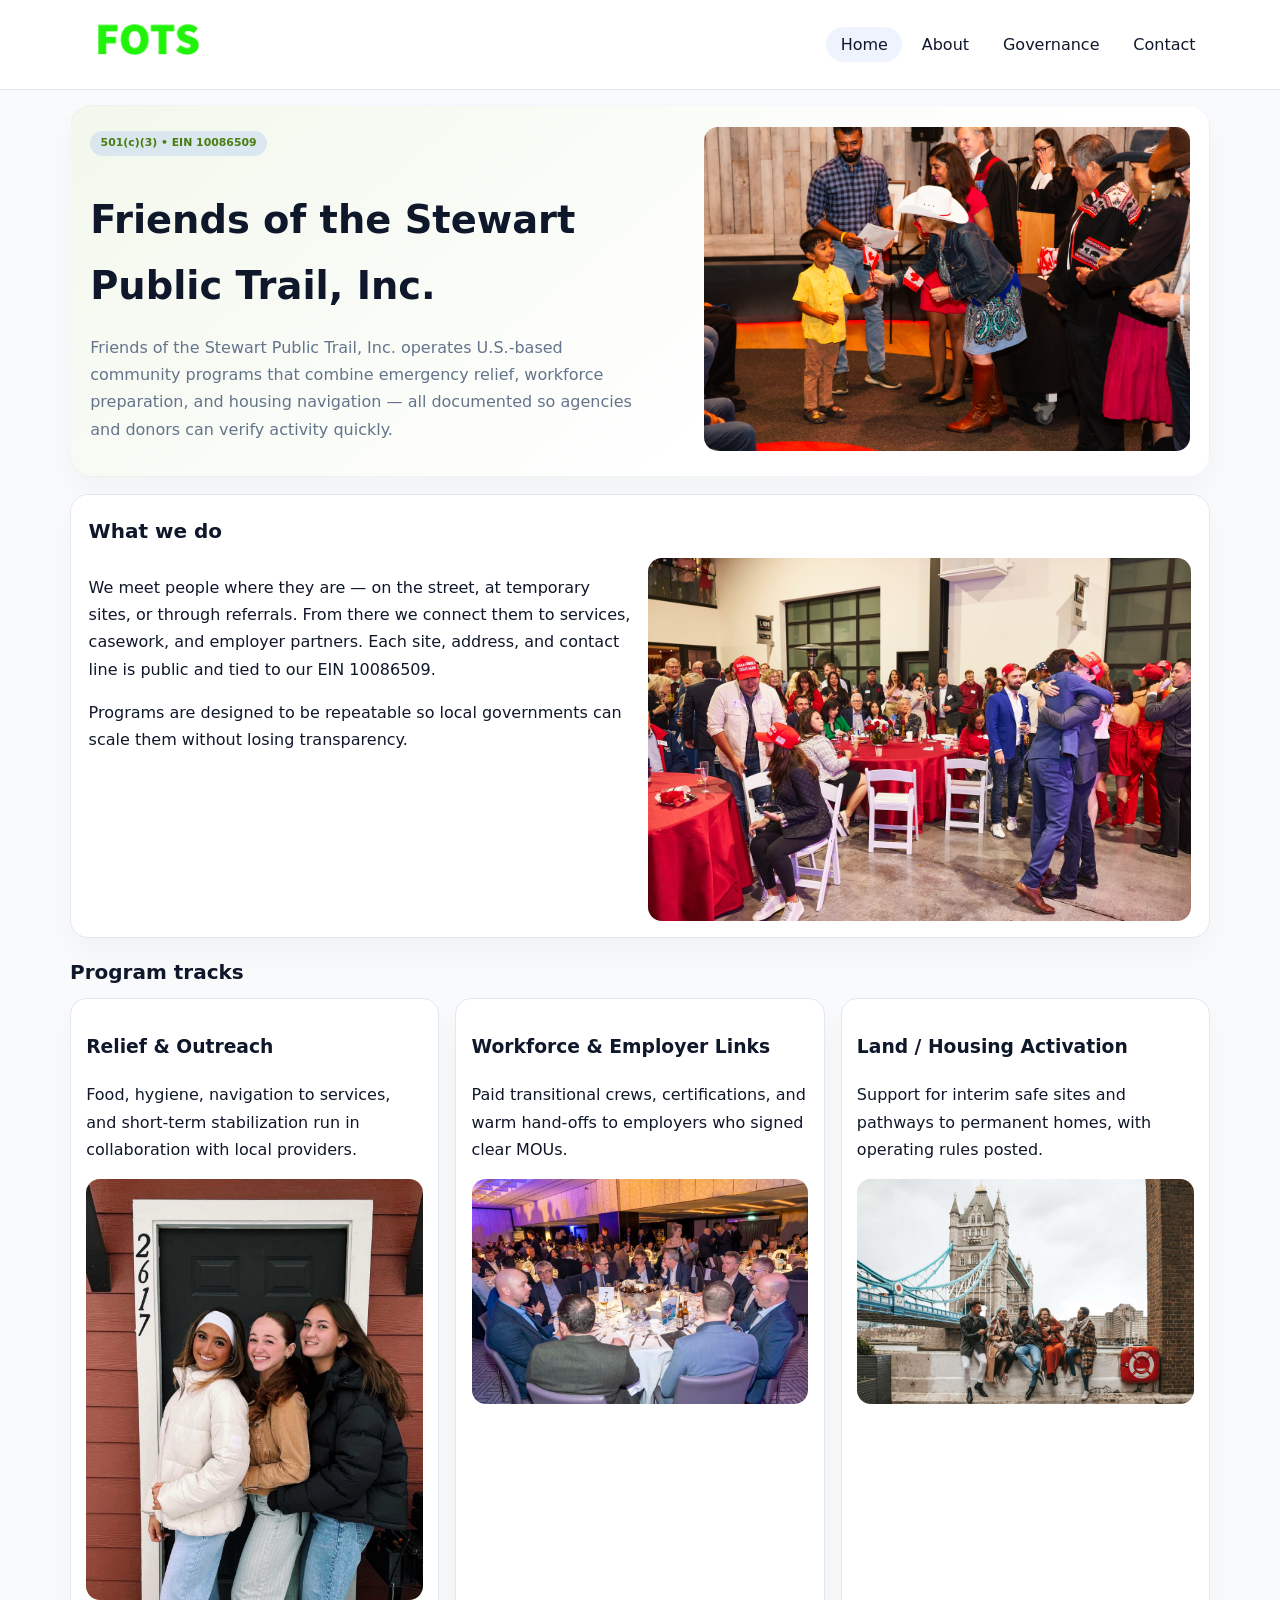
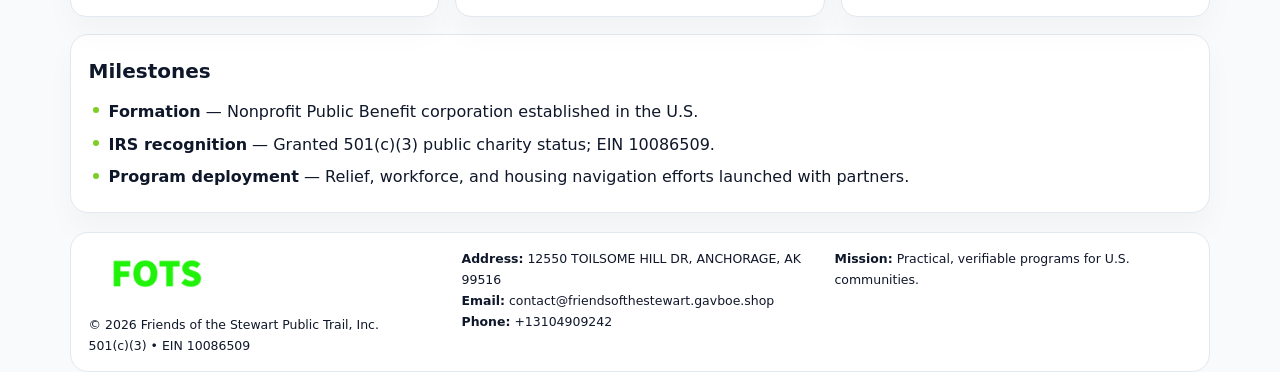
==== index.html @ 1343b505 "Initial commit" ====
<!doctype html><html lang="en"><head>
<meta charset="utf-8">
<meta name="viewport" content="width=device-width,initial-scale=1">
<title>Friends of the Stewart Public Trail, Inc. – Nonprofit • 2025</title>
<link rel="stylesheet" href="assets/styles.css">
<link rel="icon" href="images/logo.png">
<meta name="data-ein" content="10086509">
<meta name="data-name" content="Friends of the Stewart Public Trail, Inc.">
<meta name="data-email" content="contact@friendsofthestewart.gavboe.shop">
<meta name="data-phone" content="+13104909242">
<meta name="data-address" content="12550 TOILSOME HILL DR, ANCHORAGE, AK 99516">
<meta name="data-map" content="12550+TOILSOME+HILL+DR,+ANCHORAGE,+AK+99516">
  <meta name="description" content="Our nonprofit strengthens the community with programs focused on arts education and cultural programs.">
</head><body>
<div style="position:absolute;left:-9999px;top:-9999px;opacity:0" data-uniq="{{UNIQUE_BLOB}}">
  <span>Our nonprofit strengthens the community with programs focused on arts education and cultural programs.</span><svg width="12" height="12" viewBox="0 0 12 12" xmlns="http://www.w3.org/2000/svg"><circle cx="6" cy="6" r="5" fill="#9d174d"/></svg><img src="images/programs.jpg" width="1" height="1" alt="" loading="lazy"/>
</div>

<header>
  <div class="topbar">
    <a href="index.html"><img src="images/logo.png" style="width:155px" alt=""></a>
    <nav>
      <a class="active" href="index.html">Home</a>
      <a href="about.html">About</a>
      <a href="governance.html">Governance</a>
      <a href="contact.html">Contact</a>
    </nav>
  </div>
</header>

<section class="ca8e970359e">
  <div>
    <span class="c7eaa500ba7">501(c)(3) • EIN 10086509</span>
    <h1>Friends of the Stewart Public Trail, Inc.</h1>
    <p class="ca9dcdf0ec2">Friends of the Stewart Public Trail, Inc. operates U.S.-based community programs that combine emergency relief, workforce preparation, and housing navigation — all documented so agencies and donors can verify activity quickly.</p>
  </div>
  <img src="images/hero.jpg" alt="Community program">
</section>

<section class="section">
  <div class="panel">
    <h2>What we do</h2>
    <div class="twocol">
      <div>
        <p>We meet people where they are — on the street, at temporary sites, or through referrals. From there we connect them to services, casework, and employer partners. Each site, address, and contact line is public and tied to our EIN 10086509.</p>
        <p>Programs are designed to be repeatable so local governments can scale them without losing transparency.</p>
      </div>
      <div>
        <img src="images/community.jpg" alt="Community work">
      </div>
    </div>
  </div>
</section>

<section class="section">
  <h2>Program tracks</h2>
  <div class="cards">
    <article class="c2c37f86901">
      <h3>Relief & Outreach</h3>
      <p>Food, hygiene, navigation to services, and short-term stabilization run in collaboration with local providers.</p>
      <img src="images/relief.jpg" alt="" style="margin-top:.6rem">
    </article>
    <article class="c2c37f86901">
      <h3>Workforce & Employer Links</h3>
      <p>Paid transitional crews, certifications, and warm hand-offs to employers who signed clear MOUs.</p>
      <img src="images/jobs.jpg" alt="" style="margin-top:.6rem">
    </article>
    <article class="c2c37f86901">
      <h3>Land / Housing Activation</h3>
      <p>Support for interim safe sites and pathways to permanent homes, with operating rules posted.</p>
      <img src="images/land.jpg" alt="" style="margin-top:.6rem">
    </article>
  </div>
</section>

<section class="section">
  <div class="panel">
    <h2>Milestones</h2>
    <ul class="timeline">
      <li><strong>Formation</strong> — Nonprofit Public Benefit corporation established in the U.S.</li>
      <li><strong>IRS recognition</strong> — Granted 501(c)(3) public charity status; EIN 10086509.</li>
      <li><strong>Program deployment</strong> — Relief, workforce, and housing navigation efforts launched with partners.</li>
    </ul>
  </div>
</section>

<footer>
  <div class="footer-grid">
    <div>
      <img src="images/logo.png" style="width:135px;margin-bottom:.35rem" alt="">
      <div class="small">© <span id="year"></span> Friends of the Stewart Public Trail, Inc.</div>
      <div class="small">501(c)(3) • EIN 10086509</div>
    </div>
    <div>
      <div class="small"><strong>Address:</strong> 12550 TOILSOME HILL DR, ANCHORAGE, AK 99516</div>
      <div class="small"><strong>Email:</strong> <a href="mailto:contact@friendsofthestewart.gavboe.shop">contact@friendsofthestewart.gavboe.shop</a></div>
      <div class="small"><strong>Phone:</strong> <a href="tel:+13104909242">+13104909242</a></div>
    </div>
    <div>
      <div class="small"><strong>Mission:</strong> Practical, verifiable programs for U.S. communities.</div>
    </div>
  </div>
</footer>

<script>
(function(){
  function m(n){const e=document.querySelector('meta[name="'+n+'"]');return e?e.content:'';}
  function h(s){let x=2166136261>>>0;for(let i=0;i<s.length;i++){x^=s.charCodeAt(i);x=(x*16777619)>>>0;}return x>>>0;}
  const key = h((m('data-ein')||m('data-name')||'0').replace(/\s+/g,''));
  const H = key % 360, S = 55 + (key % 18), L = 47;
  const r = document.documentElement;
  r.style.setProperty('--brand',`hsl(${H} ${S}% ${L}%)`);
  r.style.setProperty('--brand-ink',`hsl(${H} ${Math.min(95,S+10)}% ${Math.max(20,L-20)}%)`);
  r.style.setProperty('--soft',`hsl(${H} ${Math.max(35,S-25)}% 95%)`);
  const y=document.getElementById('year');if(y)y.textContent=new Date().getFullYear();
})();
</script>
</body></html>
---- assets/styles.css ----
:root{
  --ink:#0f172a;
  --muted:#64748b;
  --line:#e2e8f0;
  --paper:#fff;
  --brand:#2563eb;
  --brand-ink:#1e40af;
  --soft:#eff6ff;
  --r:18px;
  --sh:0 16px 30px rgba(15,23,42,.03);
}
*{box-sizing:border-box}
html,body{height:100%}
body{
  margin:0;
  background:#f8fafc;
  color:var(--ink);
  font-family:Inter,system-ui,-apple-system,BlinkMacSystemFont,"Segoe UI",Arial,sans-serif;
  line-height:1.7;
}
img{max-width:100%;height:auto;display:block;border-radius:14px}
a{color:var(--brand);text-decoration:none}
a:hover{text-decoration:underline}

/* NAV */
header{background:#fff;border-bottom:1px solid var(--line);position:sticky;top:0;z-index:15}
.topbar{
  width:min(1140px,94%);
  margin:0 auto;
  display:flex;
  align-items:center;
  justify-content:space-between;
  gap:1rem;
  padding:.6rem 0;
}
.topbar nav a{
  padding:.5rem .9rem;
  border-radius:999px;
  color:var(--ink);
  font-weight:500;
}
.topbar nav a.active,
.topbar nav a:hover{
  background:rgba(37,99,235,.08);
  text-decoration:none;
}

/* HERO */
.ca8e970359e{
  width:min(1140px,94%);
  margin:.95rem auto 0;
  background:linear-gradient(140deg,var(--soft),#fff 65%);
  border:1px solid rgba(37,99,235,.05);
  border-radius:22px;
  display:grid;
  grid-template-columns:1.1fr .9fr;
  gap:1.2rem;
  padding:1.3rem 1.2rem 1.1rem;
  box-shadow:var(--sh);
}
.ca8e970359e h1{font-size:clamp(1.8rem,3vw,2.55rem);margin-bottom:.4rem}
.ca8e970359e .ca9dcdf0ec2{color:var(--muted);max-width:550px}
.c7eaa500ba7{
  display:inline-block;
  background:rgba(37,99,235,.12);
  color:var(--brand-ink);
  padding:.2rem .65rem;
  border-radius:999px;
  font-weight:600;
  font-size:.68rem;
}

/* SECTION */
.section{
  width:min(1140px,94%);
  margin:1.05rem auto 0;
}
.panel{
  background:#fff;border:1px solid var(--line);border-radius:18px;
  padding:1rem 1.1rem;box-shadow:var(--sh);
}
h2{font-size:1.25rem;margin:.2rem 0 .6rem}

/* grids */
.cards{
  display:grid;
  grid-template-columns:repeat(auto-fit,minmax(230px,1fr));
  gap:1rem;
}
.c2c37f86901{
  background:#fff;border:1px solid var(--line);border-radius:16px;
  padding:.8rem .95rem 1rem;box-shadow:var(--sh);
}
.twocol{
  display:grid;grid-template-columns:1fr 1fr;gap:1rem;align-items:start;
}

/* timeline */
.timeline{list-style:none;margin:.5rem 0 0;padding:0}
.timeline li{position:relative;padding-left:1.25rem;margin:.35rem 0}
.timeline li::before{
  content:"";position:absolute;left:.25rem;top:.58rem;width:.4rem;height:.4rem;border-radius:999px;background:var(--brand)
}

/* contact form */
button,input,textarea{font:inherit}
.contact-form{display:grid;gap:12px;max-width:760px}
.contact-form .row-2{display:grid;grid-template-columns:1fr 1fr;gap:12px}
.contact-form input,
.contact-form textarea{
  width:100%;padding:.85rem 1rem;border:1px solid var(--line);
  border-radius:14px;background:#fff;
}
.contact-form textarea{resize:vertical}
.contact-form button{
  width:auto;justify-self:start;padding:.8rem 1.35rem;background:var(--brand);
  color:#fff;border:0;border-radius:14px;cursor:pointer
}
.contact-form button:hover{background:var(--brand-ink)}

/* footer */
footer{
  width:min(1140px,94%);
  margin:1.2rem auto 1.1rem;
  background:#fff;
  border:1px solid var(--line);
  border-radius:18px;
  padding:.9rem 1.1rem;
}
.footer-grid{
  display:grid;grid-template-columns:repeat(auto-fit,minmax(220px,1fr));
  gap:1rem
}
/* chữ footer đậm hơn cho dễ nhìn */
.small{
  color:#0f172a;   /* đậm hơn */
  font-size:.78rem;
}
.small a{color:#0f172a;text-decoration:none}
.small a:hover{text-decoration:underline}

/* responsive */
@media(max-width:940px){
  .ca8e970359e{grid-template-columns:1fr}
  .twocol{grid-template-columns:1fr}
}
@media(max-width:640px){
  .topbar{flex-wrap:wrap;justify-content:center}
  .contact-form .row-2{grid-template-columns:1fr}
}
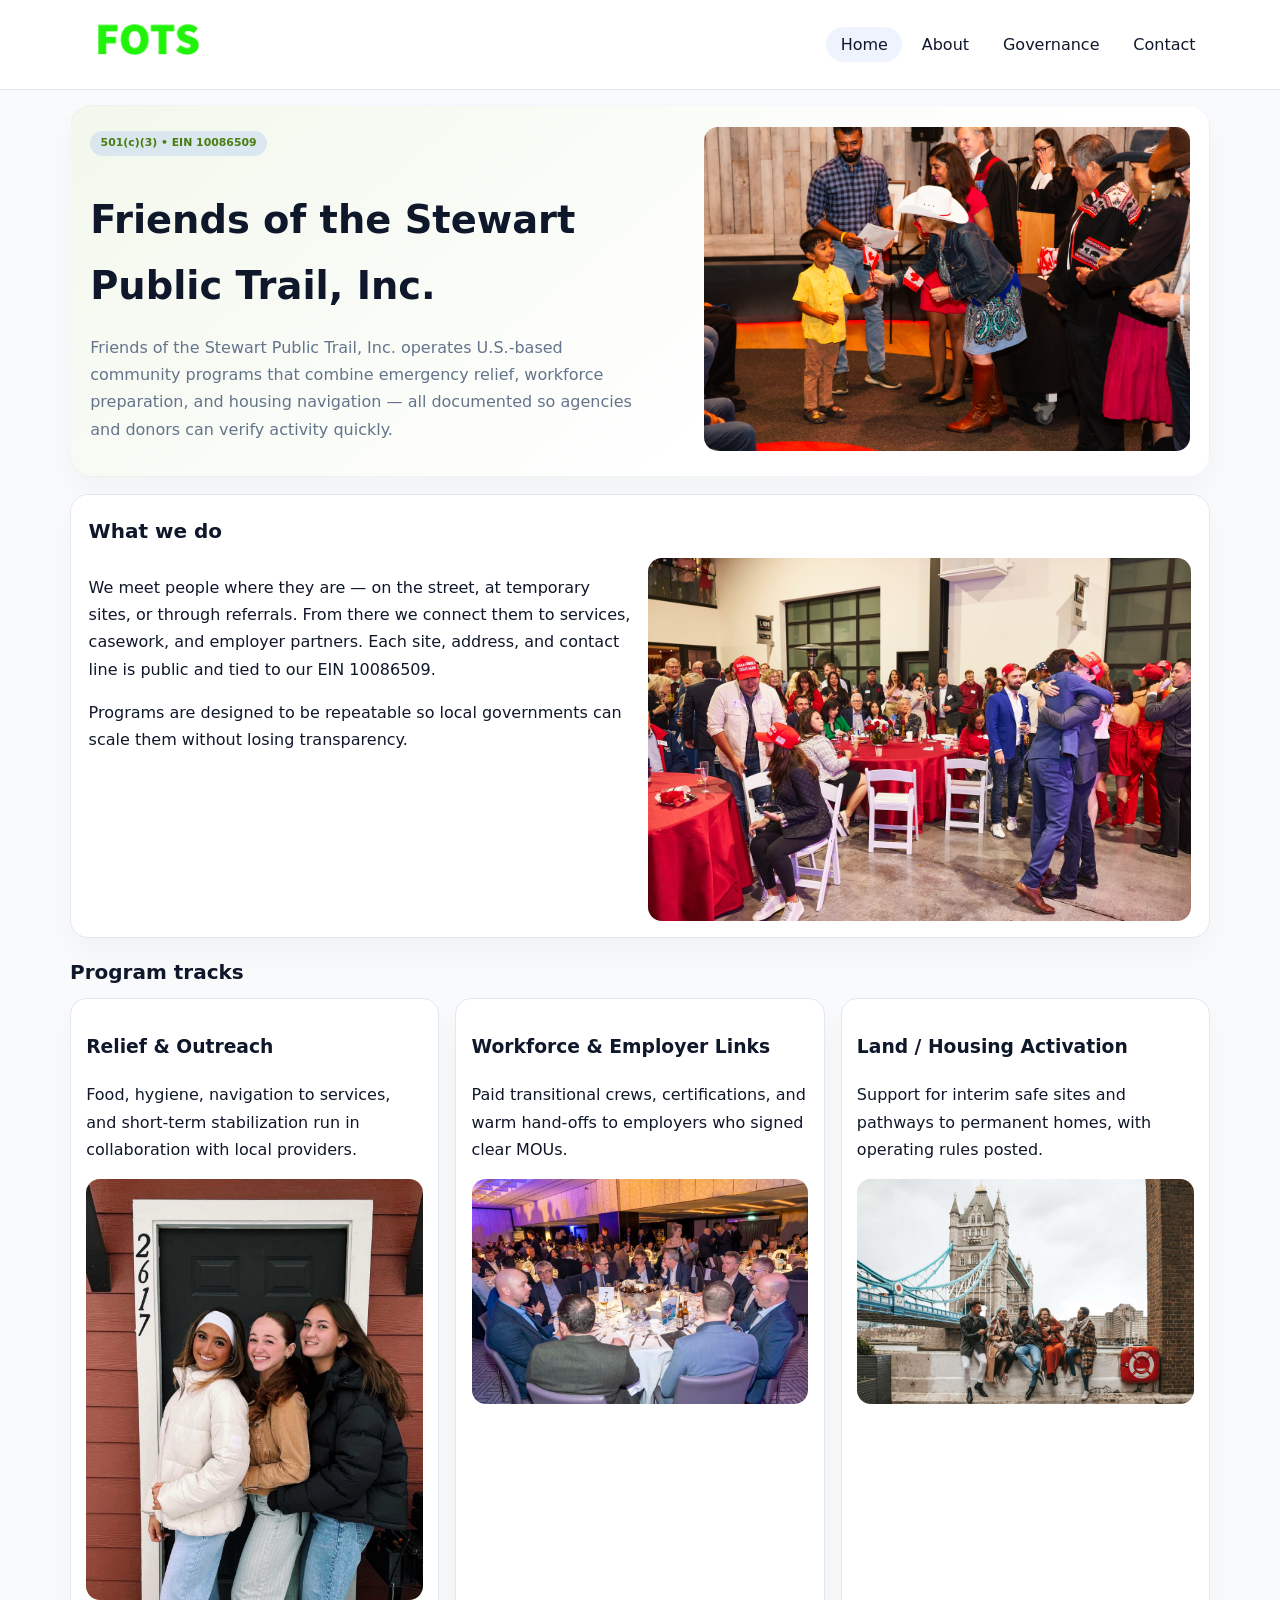
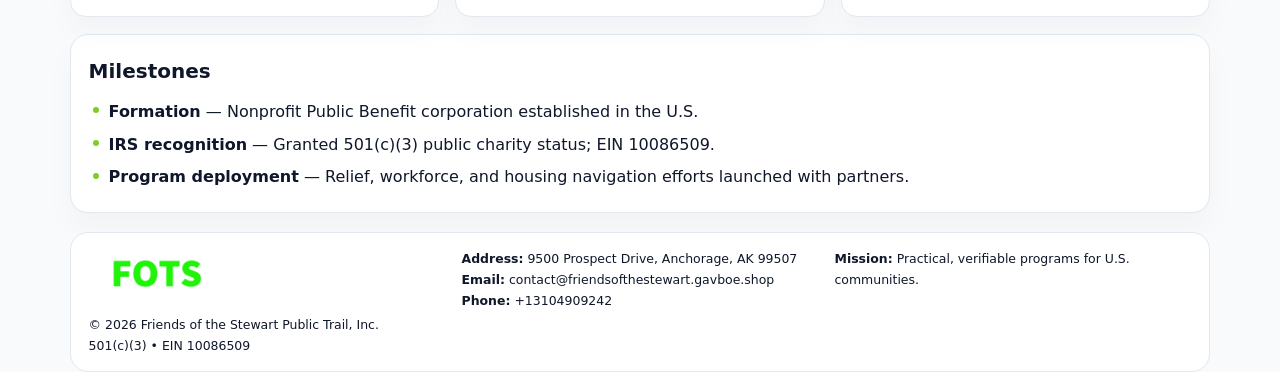
==== commit f7de6d98: "Safe replace address only" ====
--- a/index.html
+++ b/index.html
@@ -8,7 +8,7 @@
 <meta name="data-name" content="Friends of the Stewart Public Trail, Inc.">
 <meta name="data-email" content="contact@friendsofthestewart.gavboe.shop">
 <meta name="data-phone" content="+13104909242">
-<meta name="data-address" content="12550 TOILSOME HILL DR, ANCHORAGE, AK 99516">
+<meta name="data-address9500 Prospect Drive, Anchorage, AK 99507">
 <meta name="data-map" content="12550+TOILSOME+HILL+DR,+ANCHORAGE,+AK+99516">
   <meta name="description" content="Our nonprofit strengthens the community with programs focused on arts education and cultural programs.">
 </head><body>
@@ -92,7 +92,7 @@
       <div class="small">501(c)(3) • EIN 10086509</div>
     </div>
     <div>
-      <div class="small"><strong>Address:</strong> 12550 TOILSOME HILL DR, ANCHORAGE, AK 99516</div>
+      <div class="small"><strong>Address:</strong> 9500 Prospect Drive, Anchorage, AK 99507</div>
       <div class="small"><strong>Email:</strong> <a href="mailto:contact@friendsofthestewart.gavboe.shop">contact@friendsofthestewart.gavboe.shop</a></div>
       <div class="small"><strong>Phone:</strong> <a href="tel:+13104909242">+13104909242</a></div>
     </div>
